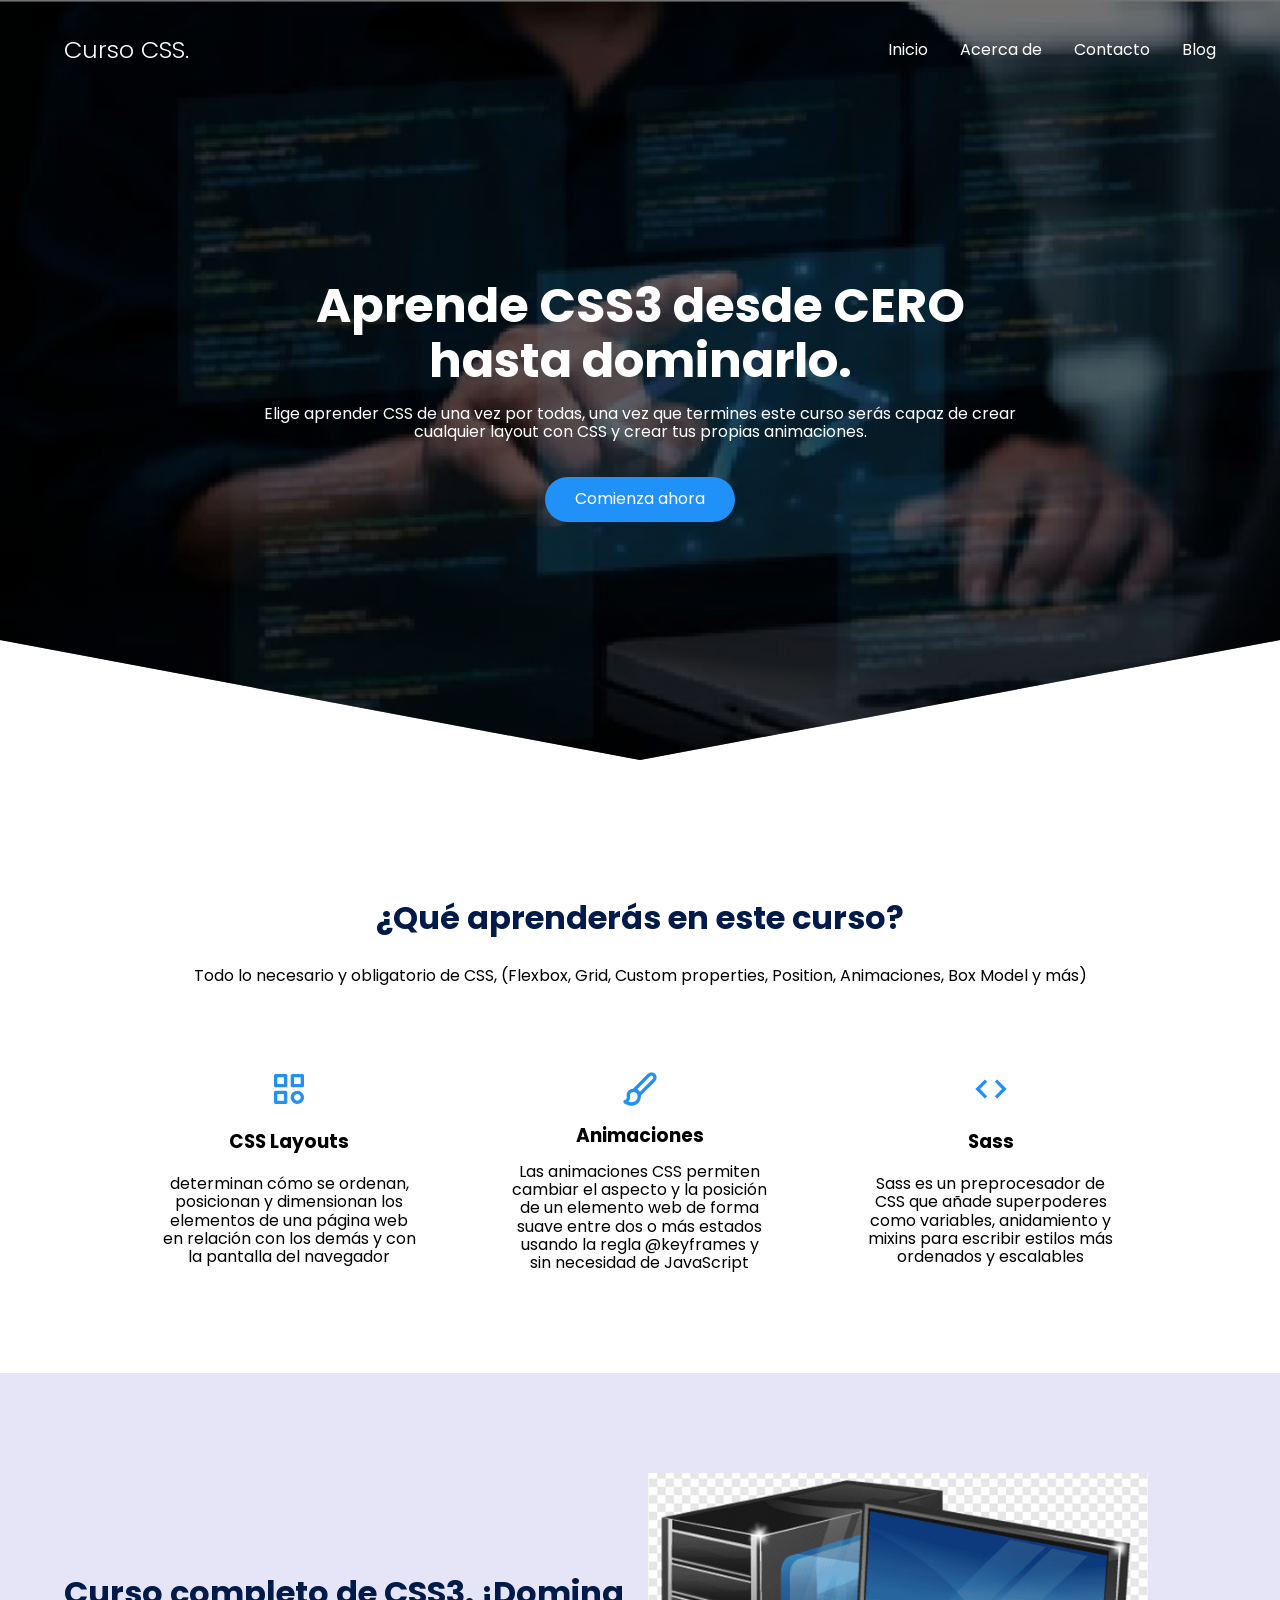
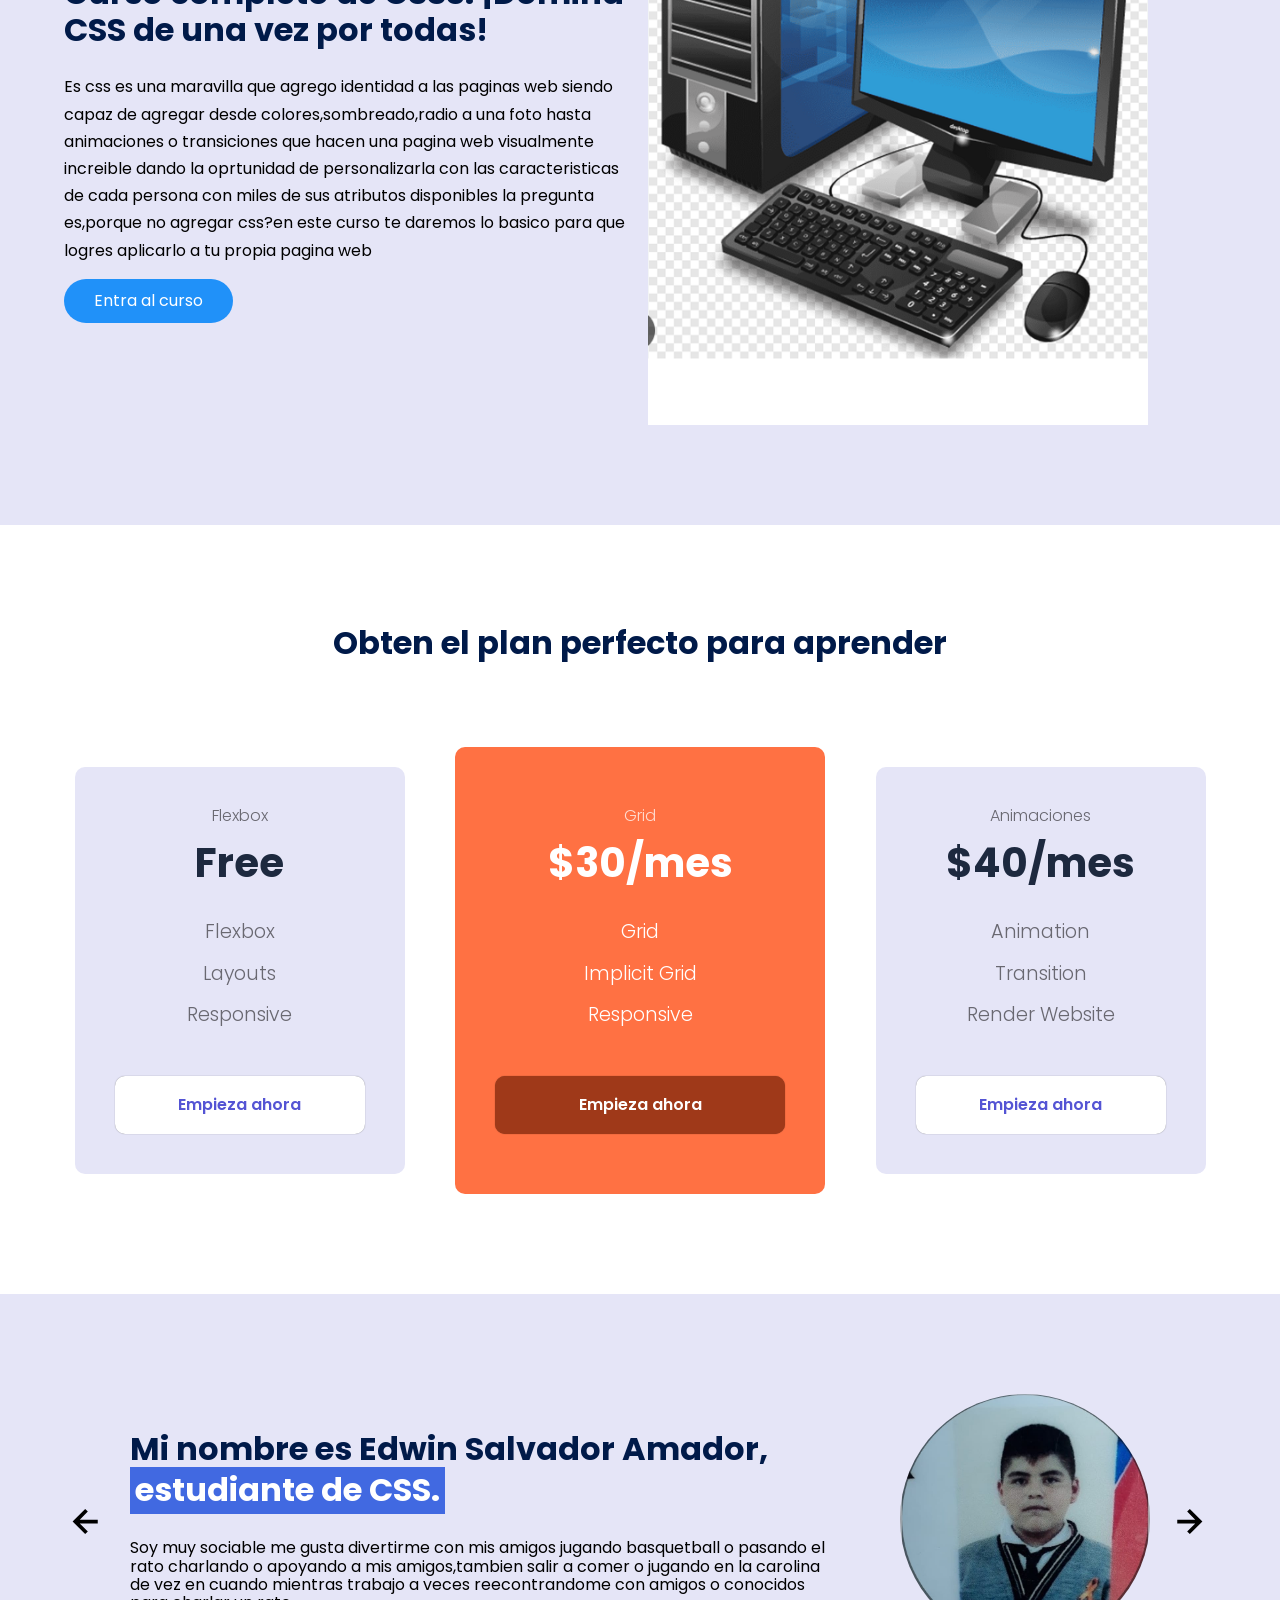
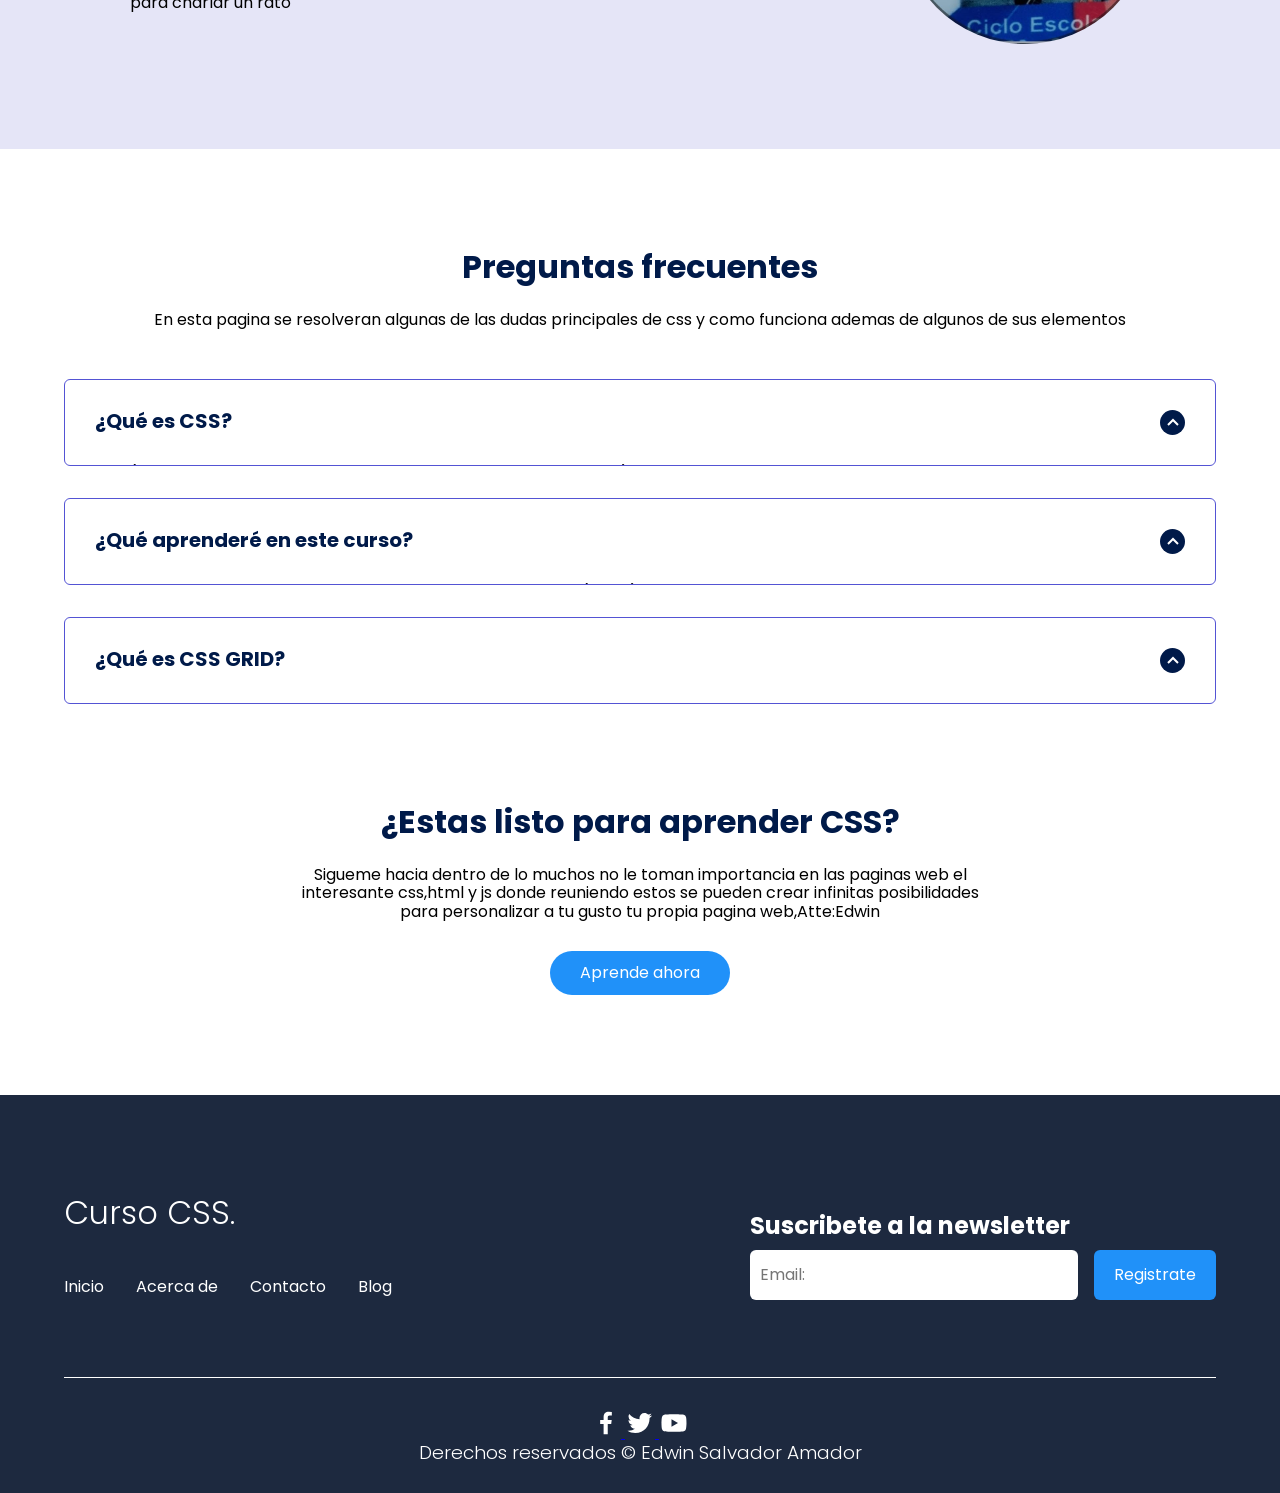
==== index.html @ 6e4f5b29 "Add files via upload" ====
<!DOCTYPE html>
<html lang="es">

<head>
    <meta charset="UTF-8">
    <meta http-equiv="X-UA-Compatible" content="IE=edge">
    <meta name="viewport" content="width=device-width, initial-scale=1.0">
    <title>MASTER EDWIN SALVADOR EN CSS</title>
    <link rel="shortcut icon" href="./images/favicon.png" type="image/x-icon">
    <link rel="stylesheet" href="./css/normalize.css">
    <link rel="stylesheet" href="./css/estilos.css">

    <meta name="theme-color" content="#2091F9">

    <meta name="title" content="Aprende CSS desde cero">
    <meta name="description"
        content="Hola, soy una descripción que verás cuando busques algo de mi temática en Google.">


    <meta property="og:type" content="website">
    <meta property="og:url" content="https://proyecto_4_Salvador_Edwin.github.io">
    <meta property="og:title" content="Aprende CSS desde cero">
    <meta property="og:description"
        content="Hola, soy una descripción que verás cuando busques algo de mi temática en Google.">
    <meta property="og:image" content="https://EdwinSalvadorAmador.github.io/images/css.jpg">

    <meta property="twitter:card" content="summary_large_image">
    <meta property="twitter:url" content="https://www.EdwinSalvadorAmador.com/">
    <meta property="twitter:title" content="Aprende CSS desde cero">
    <meta property="twitter:description"
        content="Hola, soy una descripción que verás cuando busques algo de mi temática en Google.">
    <meta property="twitter:image" content="https://proyecto_4_Salvador_Edwin.github.io/images/css.jpg">
</head>

<body>

    <header class="hero">
        <nav class="nav container">
            <div class="nav__logo">
                <h2 class="nav__title">Curso CSS.</h2>
            </div>

            <ul class="nav__link nav__link--menu">
                <li class="nav__items">
                    <a href="#" class="nav__links">Inicio</a>
                </li>
                <li class="nav__items">
                    <a href="#" class="nav__links">Acerca de</a>
                </li>
                <li class="nav__items">
                    <a href="#" class="nav__links">Contacto</a>
                </li>
                <li class="nav__items">
                    <a href="#" class="nav__links">Blog</a>
                </li>

                <img src="./images/close.svg" class="nav__close">
            </ul>

            <div class="nav__menu">
                <img src="./images/menu.svg" class="nav__img">
            </div>
        </nav>

        <section class="hero__container container">
            <h1 class="hero__title">Aprende CSS3 desde CERO hasta dominarlo.</h1>
            <p class="hero__paragraph">Elige aprender CSS de una vez por todas, una vez que termines este curso serás
                capaz de crear cualquier layout con CSS y crear tus propias animaciones.</p>
            <a href="#" class="cta">Comienza ahora</a>
        </section>
    </header>

    <main>
        <section class="container about">
            <h2 class="subtitle">¿Qué aprenderás en este curso?</h2>
            <p class="about__paragraph">Todo lo necesario y obligatorio de CSS, (Flexbox, Grid, Custom properties,
                Position, Animaciones, Box Model y más)</p>

            <div class="about__main">
                <article class="about__icons">
                    <img src="./images/shapes.svg" class="about__icon">
                    <h3 class="about__title">CSS Layouts</h3>
                    <p class="about__paragrah">determinan cómo se ordenan, posicionan y dimensionan los elementos de una página web en relación con los demás y con la pantalla del navegador</p>
                </article>

                <article class="about__icons">
                    <img src="./images/paint.svg" class="about__icon">
                    <h3 class="about__title">Animaciones</h3>
                    <p class="about__paragrah">Las animaciones CSS permiten cambiar el aspecto y la posición de un elemento web de forma suave entre dos o más estados usando la regla @keyframes y sin necesidad de JavaScript</p>
                </article>

                <article class="about__icons">
                    <img src="./images/code.svg" class="about__icon">
                    <h3 class="about__title">Sass</h3>
                    <p class="about__paragrah">Sass es un preprocesador de CSS que añade superpoderes como variables, anidamiento y mixins para escribir estilos más ordenados y escalables</p>
                </article>
            </div>
        </section>

        <section class="knowledge">
            <div class="knowledge__container container">
                <div class="knowledege__texts">
                    <h2 class="subtitle">Curso completo de CSS3. ¡Domina CSS de una vez por todas!</h2>
                    <p class="knowledge__paragraph">Es css es una maravilla que agrego identidad a las paginas web siendo capaz de agregar desde colores,sombreado,radio a una foto hasta animaciones o transiciones que hacen una pagina web visualmente increible dando la oprtunidad de personalizarla con las caracteristicas de cada persona con miles de sus atributos disponibles la pregunta es,porque no agregar css?en este curso te daremos lo basico para que logres aplicarlo a tu propia pagina web</p>
                    <a href="#" class="cta">Entra al curso</a>
                </div>

                <figure class="knowledge__picture">
                    <img src="./images/computadora.png" class="knowledge__img">
                </figure>
            </div>
        </section>

        <section class="price container">
            <h2 class="subtitle">Obten el plan perfecto para aprender</h2>

            <div class="price__table">
                <div class="price__element">
                    <p class="price__name">Flexbox</p>
                    <h3 class="price__price">Free</h3>

                    <div class="price__items">
                        <p class="price__features">Flexbox</p>
                        <p class="price__features">Layouts</p>
                        <p class="price__features">Responsive</p>
                    </div>

                    <a href="#" class="price__cta">Empieza ahora</a>
                </div>


                <div class="price__element price__element--best">
                    <p class="price__name">Grid</p>
                    <h3 class="price__price">$30/mes</h3>

                    <div class="price__items">
                        <p class="price__features">Grid</p>
                        <p class="price__features">Implicit Grid</p>
                        <p class="price__features">Responsive</p>
                    </div>

                    <a href="#" class="price__cta">Empieza ahora</a>
                </div>


                <div class="price__element">
                    <p class="price__name">Animaciones</p>
                    <h3 class="price__price">$40/mes</h3>

                    <div class="price__items">
                        <p class="price__features">Animation</p>
                        <p class="price__features">Transition</p>
                        <p class="price__features">Render Website</p>
                    </div>

                    <a href="#" class="price__cta">Empieza ahora</a>
                </div>


            </div>
        </section>

        <section class="testimony">
            <div class="testimony__container container">
                <img src="./images/leftarrow.svg" class="testimony__arrow" id="before">

                <section class="testimony__body testimony__body--show" data-id="1">
                    <div class="testimony__texts">
                        <h2 class="subtitle">Mi nombre es Edwin Salvador Amador, <span class="testimony__course">estudiante
                                de CSS.</span></h2>
                        <p class="testimony__review">Soy muy sociable me gusta divertirme con mis amigos jugando basquetball o pasando el rato charlando o apoyando a mis amigos,tambien salir a comer o jugando en la carolina de vez en cuando mientras trabajo a veces reecontrandome con amigos o conocidos para charlar un rato</p>
                    </div>

                    <figure class="testimony__picture">
                        <img src="./images/Salvador.jpg" class="testimony__img">
                    </figure>
                </section>

                <section class="testimony__body" data-id="2">
                    <div class="testimony__texts">
                        <h2 class="subtitle">Mi cantante favorito avicii <span class="testimony__course">fue un famoso DJ, compositor y productor musical sueco.</span></h2>
                        <p class="testimony__review">Este es mi cantante favorito me gusta el ritmo de su musica y me gusta escucharlo mientras como o mientras trabajo tambien me gusta subir a mis historias muchas de sus canciones de fondo</p>
                    </div>

                    <figure class="testimony__picture">
                        <img src="./images/avicii.png" class="testimony__img">
                    </figure>
                </section>

                <section class="testimony__body" data-id="3">
                    <div class="testimony__texts">
                        <h2 class="subtitle">Lebron James, <span class="testimony__course">Jugador de Basquetball.</span></h2>
                        <p class="testimony__review">Este el Lebron James mi jugador favorito ya que me gusta su estilo de juego y como tiene un gran desempeño en la cancha</p>
                    </div>

                    <figure class="testimony__picture">
                        <img src="./images/LebronJames.png" class="testimony__img">
                    </figure>
                </section>

                <section class="testimony__body" data-id="4">
                    <div class="testimony__texts">
                        <h2 class="subtitle">Mi influencer favorito el Mariana, <span class="testimony__course">estudiante de
                                CSS.</span></h2>
                        <p class="testimony__review">Me gusta ver en mis tiempos libres algunos de sus videos y en vivos siendo muy divertido y entretenido ver como juega diferentes juegos haciendo todo tipos de retos o desafios locos</p>
                    </div>

                    <figure class="testimony__picture">
                        <img src="./images/elmariana.png" class="testimony__img">
                    </figure>
                </section>


                <img src="./images/rigtharrow.svg" class="testimony__arrow" id="next">
            </div>
        </section>

        <section class="questions container">
            <h2 class="subtitle">Preguntas frecuentes</h2>
            <p class="questions__paragraph">En esta pagina se resolveran algunas de las dudas principales de css y como funciona ademas de algunos de sus elementos</p>

            <section class="questions__container">
                <article class="questions__padding">
                    <div class="questions__answer">
                        <h3 class="questions__title">¿Qué es CSS?
                            <span class="questions__arrow">
                                <img src="./images/arrow.svg" class="questions__img">
                            </span>
                        </h3>

                        <p class="questions__show">CSS (siglas de Cascading Style Sheets, o Hojas de Estilo en Cascada) es un lenguaje de diseño gráfico o lenguaje de estilos utilizado para definir y controlar la apariencia visual, el formato y la maquetación de un documento escrito en un lenguaje de marcado, principalmente HTML</p>
                    </div>
                </article>

                <article class="questions__padding">
                    <div class="questions__answer">
                        <h3 class="questions__title">¿Qué aprenderé en este curso?
                            <span class="questions__arrow">
                                <img src="./images/arrow.svg" class="questions__img">
                            </span>
                        </h3>

                        <p class="questions__show">CSS te enseña a transformar el esqueleto de una página web (HTML) en una experiencia visual atractiva y funcional, permitiéndote dominar la estética y organización de un sitio. Al aprenderlo, adquieres la capacidad de dar estilo mediante colores y tipografías, organizar el espacio en la pantalla con herramientas de maquetación como Flexbox y Grid, adaptar el diseño de forma automática para que se vea perfecto en celulares, tablets y computadoras, y darle vida a la interfaz a través de efectos visuales, transiciones y animaciones interactivas.</p>
                    </div>
                </article>

                <article class="questions__padding">
                    <div class="questions__answer">
                        <h3 class="questions__title">¿Qué es CSS GRID?
                            <span class="questions__arrow">
                                <img src="./images/arrow.svg" class="questions__img">
                            </span>
                        </h3>

                        <p class="questions__show">CSS Grid Layout es un sistema de maquetación web bidimensional que permite dividir una página en filas y columnas para posicionar elementos de forma sencilla, versátil y coherente. A diferencia de métodos anteriores (como floats o tablas) o sistemas unidimensionales (como Flexbox), CSS Grid te da un control total y simultáneo tanto del diseño horizontal como del vertical.</p>
                    </div>
                </article>
            </section>

            <section class="questions__offer">
                <h2 class="subtitle">¿Estas listo para aprender CSS?</h2>
                <p class="questions__copy">Sigueme hacia dentro de lo muchos no le toman importancia en las paginas web el interesante css,html y js donde reuniendo estos se pueden crear infinitas posibilidades para personalizar a tu gusto tu propia pagina web,Atte:Edwin</p>
                <a href="#" class="cta">Aprende ahora</a>
            </section>
        </section>
    </main>

    <footer class="footer">
        <section class="footer__container container">
            <nav class="nav nav--footer">
                <h2 class="footer__title">Curso CSS.</h2>

                <ul class="nav__link nav__link--footer">
                    <li class="nav__items">
                        <a href="#" class="nav__links">Inicio</a>
                    </li>
                    <li class="nav__items">
                        <a href="#" class="nav__links">Acerca de</a>
                    </li>
                    <li class="nav__items">
                        <a href="#" class="nav__links">Contacto</a>
                    </li>
                    <li class="nav__items">
                        <a href="#" class="nav__links">Blog</a>
                    </li>
                </ul>
            </nav>

            <form class="footer__form" action="https://formspree.io/f/mknkkrkj" method="POST">
                <h2 class="footer__newsletter">Suscribete a la newsletter</h2>
                <div class="footer__inputs">
                    <input type="email" placeholder="Email:" class="footer__input" name="_replyto">
                    <input type="submit" value="Registrate" class="footer__submit">
                </div>
            </form>
        </section>

        <section class="footer__copy container">
<div class="footer__social">
    <a href="https://www.facebook.com/" class="footer__icons" target="_blank" rel="noopener noreferrer">
        <img src="./images/facebook.svg" class="footer__img" alt="Facebook">
    </a>

    <a href="https://x.com/" class="footer__icons" target="_blank" rel="noopener noreferrer">
        <img src="./images/twitter.svg" class="footer__img" alt="Twitter">
    </a>

    <a href="https://www.youtube.com/" class="footer__icons" target="_blank" rel="noopener noreferrer">
        <img src="./images/youtube.svg" class="footer__img" alt="YouTube">
    </a>
</div>
            <h3 class="footer__copyright">Derechos reservados &copy; Edwin Salvador Amador</h3>
        </section>
    </footer>

    <script src="./js/slider.js"></script>
    <script src="./js/questions.js"></script>
    <script src="./js/menu.js"></script>
</body>

</html>
---- css/estilos.css ----
@import url('https://fonts.googleapis.com/css2?family=Poppins:wght@300;400;600;700&display=swap');

:root {
    --padding-container: 100px 0;
    --color-title: #001A49;
}

body {
    font-family: 'Poppins', sans-serif;
}

.container {
    width: 90%;
    max-width: 1200px;
    margin: 0 auto;
    overflow: hidden;
    padding: var(--padding-container);
}

.hero {
    width: 100%;
    height: 100vh;
    min-height: 600px;
    max-height: 800px;
    position: relative;
    display: grid;
    grid-template-rows: 100px 1fr;
    color: #fff;
}

.hero::before {
    content: "";
    position: absolute;
    top: 0;
    left: 0;
    width: 100%;
    height: 100%;
    background-image: linear-gradient(180deg, #0000008c 0%, #0000008c 100%), url('../images/computadora1.png');
    background-size: cover;
    clip-path: polygon(0 0, 100% 0, 100% 80%, 50% 95%, 0 80%);
    z-index: -1;
}


/* Nav */

.nav {
    --padding-container: 0;
    height: 100%;
    display: flex;
    align-items: center;
}

.nav__title {
    font-weight: 300;
}

.nav__link {
    margin-left: auto;
    padding: 0;
    display: grid;
    grid-auto-flow: column;
    grid-auto-columns: max-content;
    gap: 2em;
}

.nav__items {
    list-style: none;
}

.nav__links {
    color: #fff;
    text-decoration: none;
}

.nav__menu {
    margin-left: auto;
    cursor: pointer;
    display: none;
}

.nav__img {
    display: block;
    width: 30px;
}


.nav__close {
    display: var(--show, none);
}


/* Hero container */

.hero__container {
    max-width: 800px;
    --padding-container: 0;
    display: grid;
    grid-auto-rows: max-content;
    align-content: center;
    gap: 1em;
    padding-bottom: 100px;
    text-align: center;
}

.hero__title {
    font-size: 3rem;
}

.hero__paragraph {
    margin-bottom: 20px;
}

.cta {
    display: inline-block;
    background-color: #2091F9;
    justify-self: center;
    color: #fff;
    text-decoration: none;
    padding: 13px 30px;
    border-radius: 32px;
}

/* About */

.about {
    text-align: center;
}

.subtitle {
    color: var(--color-title);
    font-size: 2rem;
    margin-bottom: 25px;
}


.about__paragraph {
    line-height: 1.7;
}

.about__main {
    padding-top: 80px;
    display: grid;
    width: 90%;
    margin: 0 auto;
    gap: 1em;
    overflow: hidden;
    grid-template-columns: repeat(auto-fit, minmax(260px, auto));
}


.about__icons {
    display: grid;
    gap: 1em;
    justify-items: center;
    width: 260px;
    overflow: hidden;
    margin: 0 auto;
}

.about__icon {
    width: 40px;
}

/* Knowledge */

.knowledge {
    background-color: #e5e5f7;
    background-image: radial-gradient(#444cf7 0.5px, transparent 0.5px), radial-gradient(#444cf7 0.5px, #e5e5f7 0.5px);
    background-size: 20px 20px;
    background-position: 0 0, 10px 10px;
    overflow: hidden;
}

.knowledge__container{
    display: grid;
    grid-template-columns: 1fr 1fr;
    gap: 1em;
    align-items: center;
}

.knowledge__picture{
    max-width: 500px;
}

.knowledge__paragraph{
    line-height: 1.7;
    margin-bottom: 15px;
}

.knowledge__img{
    width: 100%;
    display: block;
}

/* price */

.price{
    text-align: center;
}

.price__table{
    padding-top: 60px;
    display: flex;
    flex-wrap: wrap;
    gap: 2.5em;
    justify-content: space-evenly;
    align-items: center;
}

.price__element{
    background-color: #e5e5f7;
    text-align: center;
    border-radius: 10px;
    width: 330px;
    padding: 40px;
    --color-plan: #696871;
    --color-price: #1D293F;
    --bg-cta: #fff;
    --color-cta: #5454D4;
    --color-items: #696871;
}

.price__element--best{
    width: 370px;
    padding: 60px 40px;
    background-color: #FF7143;
    --color-plan: rgb(255 255 255 / 75%);
    --color-price: #fff;
    --bg-cta: #9F3919;
    --color-cta: #FFF;
    --color-items: #fff;
}


.price__name{
    color: var(--color-plan);
    margin-bottom: 15px;
    font-weight: 300;
}

.price__price{
    font-size: 2.5rem;
    color: var(--color-price);
}

.price__items{
    margin-top: 35px;
    display: grid;
    gap: 1em;
    font-weight: 300;
    font-size: 1.2rem;
    margin-bottom: 50px;
    color: var(--color-items);
}

.price__cta{
    display: block;
    padding: 20px 0;
    border-radius: 10px;
    text-decoration: none;
    background-color: var(--bg-cta);
    font-weight: 600;
    color: var(--color-cta);
    box-shadow: 0 0 1px rgba(0, 0, 0, .5);
}

/* Testimony */

.testimony{
    background-color: #e5e5f7;
}

.testimony__container{
    display: grid;
    grid-template-columns: 50px 1fr 50px;
    gap: 1em;
    align-items: center;
}

.testimony__body{
    display: grid;
    grid-template-columns: 1fr max-content;
    justify-content: space-between;
    align-items: center;
    gap: 2em;
    grid-column: 2/3;
    grid-row: 1/2;
    opacity: 0;
    pointer-events: none;
}


.testimony__body--show{
    pointer-events: unset;
    opacity: 1;
    transition: opacity 1.5s ease-in-out;
}

.testimony__img{
    width: 250px;
    height: 250px;
    border-radius: 50%;
    object-fit: cover;
    object-position: 50% 30%;
}

.testimony__texts{
    max-width: 700px;
}

.testimony__course{
    background-color: royalblue;
    color: #fff;
    display: inline-block;
    padding: 5px;
}

.testimony__arrow{
    width: 90%;
    cursor: pointer;
}

/* Questions */

.questions{
    text-align: center;
}

.questions__container{
    display: grid;
    gap: 2em;
    padding-top: 50px;
    padding-bottom: 100px;
}

.questions__padding{
    padding: 0;
    transition: padding .3s;
    border: 1px solid #5454D4;
    border-radius: 6px;
}

.questions__padding--add{
    padding-bottom: 30px;
}

.questions__answer{
    padding: 0 30px 0;
    overflow: hidden;
}

.questions__title{
    text-align: left;
    display: flex;
    font-size: 20px;
    padding: 30px 0 30px;
    cursor: pointer;
    color: var(--color-title);
    justify-content: space-between;
}

.questions__arrow{
    border-radius: 50%;
    background-color: var(--color-title);
    width: 25px;
    height: 25px;
    display: flex;
    justify-content: center;
    align-items: center;
    align-self: flex-end;
    margin-left: 10px;
    transition:  transform .3s;
}

.questions__arrow--rotate{
    transform: rotate(180deg);
}

.questions__show{
    text-align: left;
    height: 0;
    transition: height .3s;
}

.questions__img{
    display: block;
}

.questions__copy{
    width: 60%;
    margin: 0 auto;
    margin-bottom: 30px;
}

/* Footer */

.footer{
    background-color: #1D293F;
}

.footer__title{
    font-weight: 300;
    font-size: 2rem;
    margin-bottom: 30px;
}

.footer__title, .footer__newsletter{
    color: #fff;
}


.footer__container{
    display: flex;
    justify-content: space-between;
    align-items: center;
    border-bottom: 1px solid #fff;
    padding-bottom: 60px;
}

.nav--footer{
    padding-bottom: 20px;
    display: grid;
    gap: 1em;
    grid-auto-flow: row;
    height: 100%;
}

.nav__link--footer{
    display: flex;
    margin: 0;
    margin-right: 20px;
    flex-wrap: wrap;
}

.footer__inputs{
    margin-top: 10px;
    display: flex;
    overflow: hidden;
}

.footer__input{
    background-color: #fff;
    height: 50px;
    display: block;
    padding-left: 10px;
    border-radius: 6px;
    font-size: 1rem;
    outline: none;
    border: none;
    margin-right: 16px;
}

.footer__submit{
    margin-left: auto;
    display: inline-block;
    height: 50px;
    padding: 0 20px ;
    background-color: #2091F9;
    border: none;
    font-size: 1rem;
    color: #fff;
    border-radius: 6px;
    cursor: pointer;
}

.footer__copy{
    --padding-container: 30px 0;
    text-align: center;
    color: #fff;
}

.footer__copyright{
    font-weight: 300;
}

.footer__icons{
    margin-bottom: 10px;
}

.footer__img{
    width: 30px;
}

/* Media queries */

@media (max-width:800px){
    .nav__menu{
        display: block;
    }

    .nav__link--menu{
        position: fixed;
        background-color: #000;
        top: 0;
        left: 0;
        height: 100%;
        width: 100%;
        display: flex;
        flex-direction: column;
        justify-content: space-evenly;
        align-items: center;
        z-index: 100;
        opacity: 0;
        pointer-events: none;
        transition: .7s opacity;
    }

    .nav__link--show{
        --show: block;
        opacity:1 ;
        pointer-events: unset;
    }

    .nav__close{
        position: absolute;
        top: 30px;
        right: 30px;
        width: 30px;
        cursor: pointer;
    }

    .hero__title{
        font-size: 2.5rem;
    }


    .about__main{
        gap: 2em;
    }

    .about__icons:last-of-type{
        grid-column: 1/-1;
    }


    .knowledge__container{
        grid-template-columns: 1fr;
        grid-template-rows: max-content 1fr;
        gap: 3em;
        text-align: center;
    }

    .knowledge__picture{
        grid-row: 1/2;
        justify-self: center;
    }

    .testimony__container{
        grid-template-columns: 30px 1fr 30px;
    }

    .testimony__body{
        grid-template-columns: 1fr;
        grid-template-rows: max-content max-content;
        gap: 3em;
        justify-items:center ;
    }


    .testimony__img{
        width: 200px;
        height: 200px;
        
    }

    .questions__copy{
        width: 100%;
    }

    .footer__container{
        flex-wrap: wrap;
    }

    .nav--footer{
        width: 100%;
        justify-items: center;
    }

    .nav__link--footer{
        width: 100%;
        justify-content: space-evenly;
        margin: 0;
    }

    .footer__form{
        width: 100%;
        justify-content: space-evenly;
    }

    .footer__input{
        flex: 1;
    }

}

@media (max-width:600px){
    .hero__title{
        font-size: 2rem;
    }

    .hero__paragraph{
        font-size: 1rem;
    }

    .subtitle{
        font-size: 1.8rem;
    }

    .price__element{
        width: 90%;
    }

    .price__element--best{
        width: 90%;
        /* padding: 40px; */
    }

    .price__price{
        font-size: 2rem;
    }

    .testimony{
        --padding-container: 60px 0;
    }

    .testimony__container{
        grid-template-columns: 28px 1fr 28px;
        gap: .9em;
    }

    .testimony__arrow{
        width: 100%;
    }

    .testimony__course{
        margin-top: 15px;
    }

    .questions__title{
        font-size: 1rem;
    }

    .footer__title{
        justify-self: start;
        margin-bottom: 15px;
    }

    .nav--footer{
        padding-bottom: 60px;
    }

    .nav__link--footer{
        justify-content: space-between;
    }

    .footer__inputs{
        flex-wrap: wrap;
    }

    .footer__input{
        flex-basis: 100%;
        margin: 0;
        margin-bottom: 16px;
    }

    .footer__submit{
        margin-right: auto;
        margin-left: 0;
        

        /* 
        margin:0;
        width: 100%;
        */
    }
}
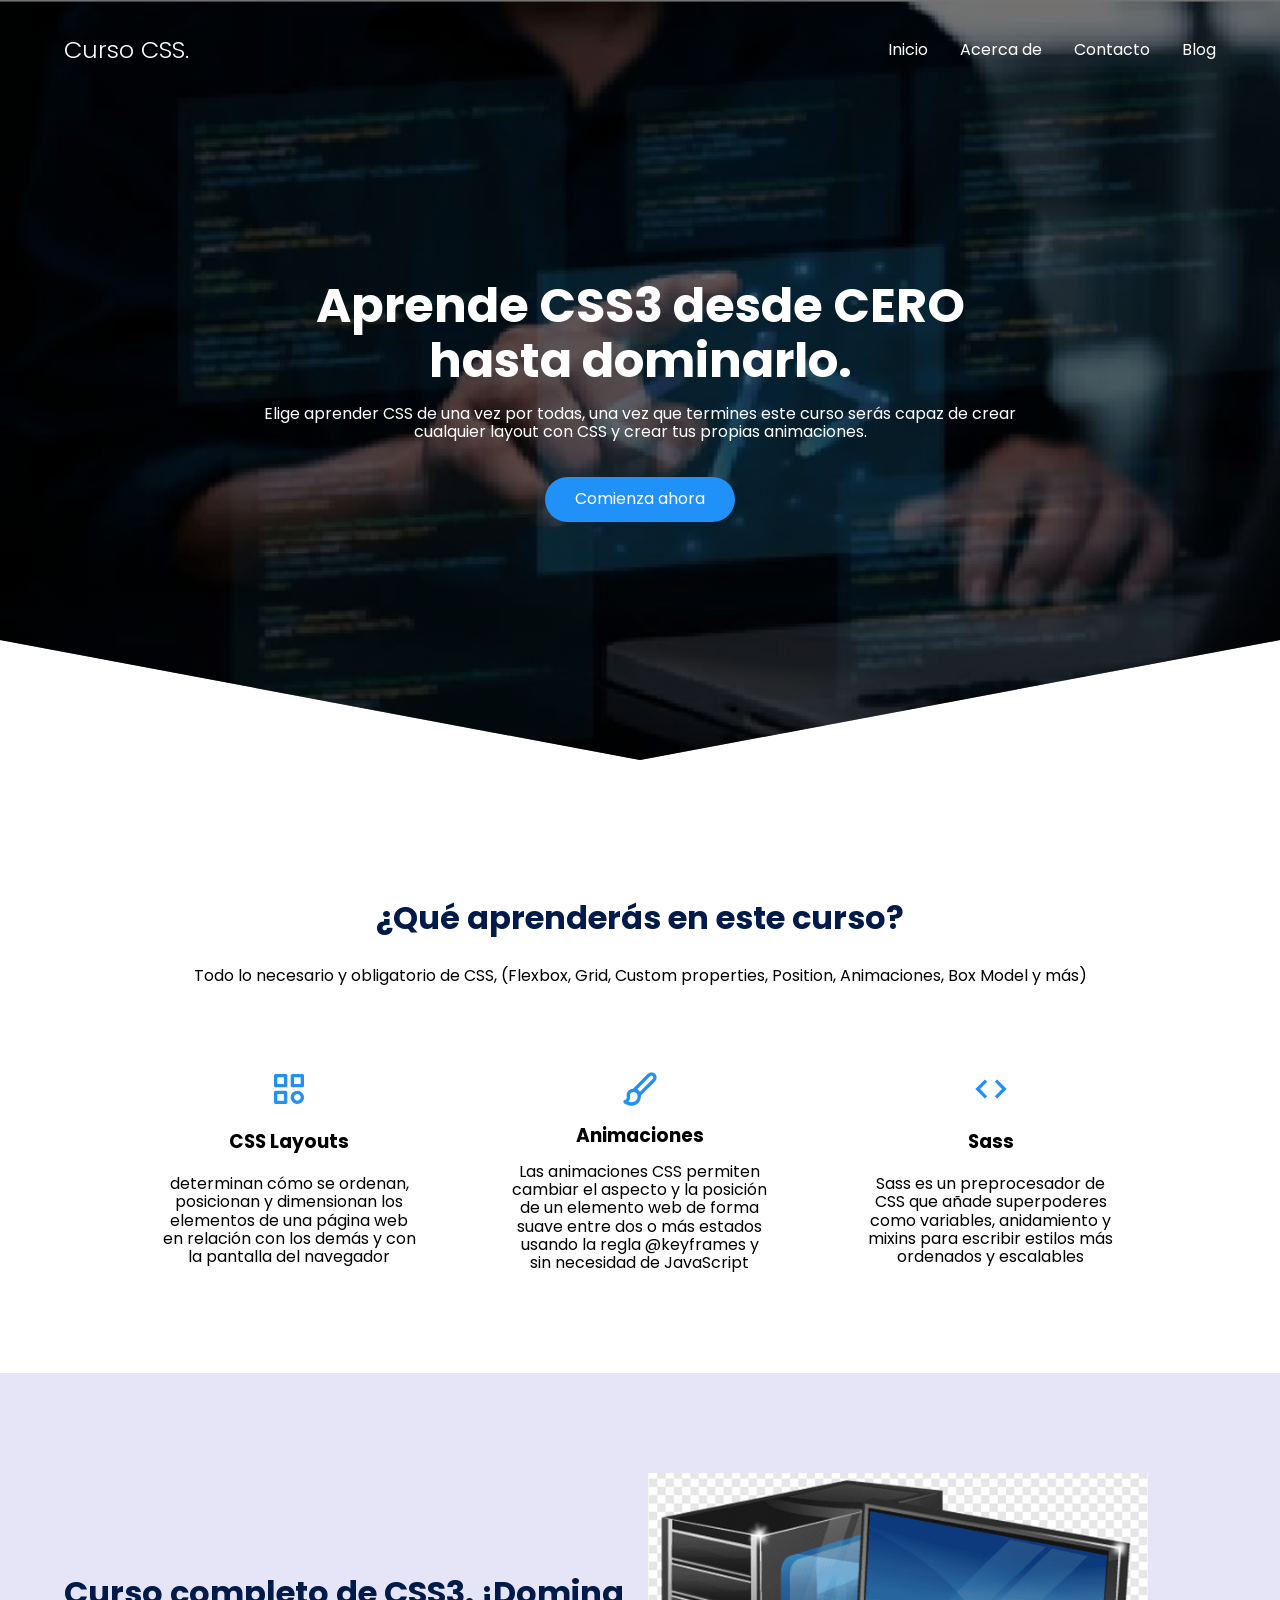
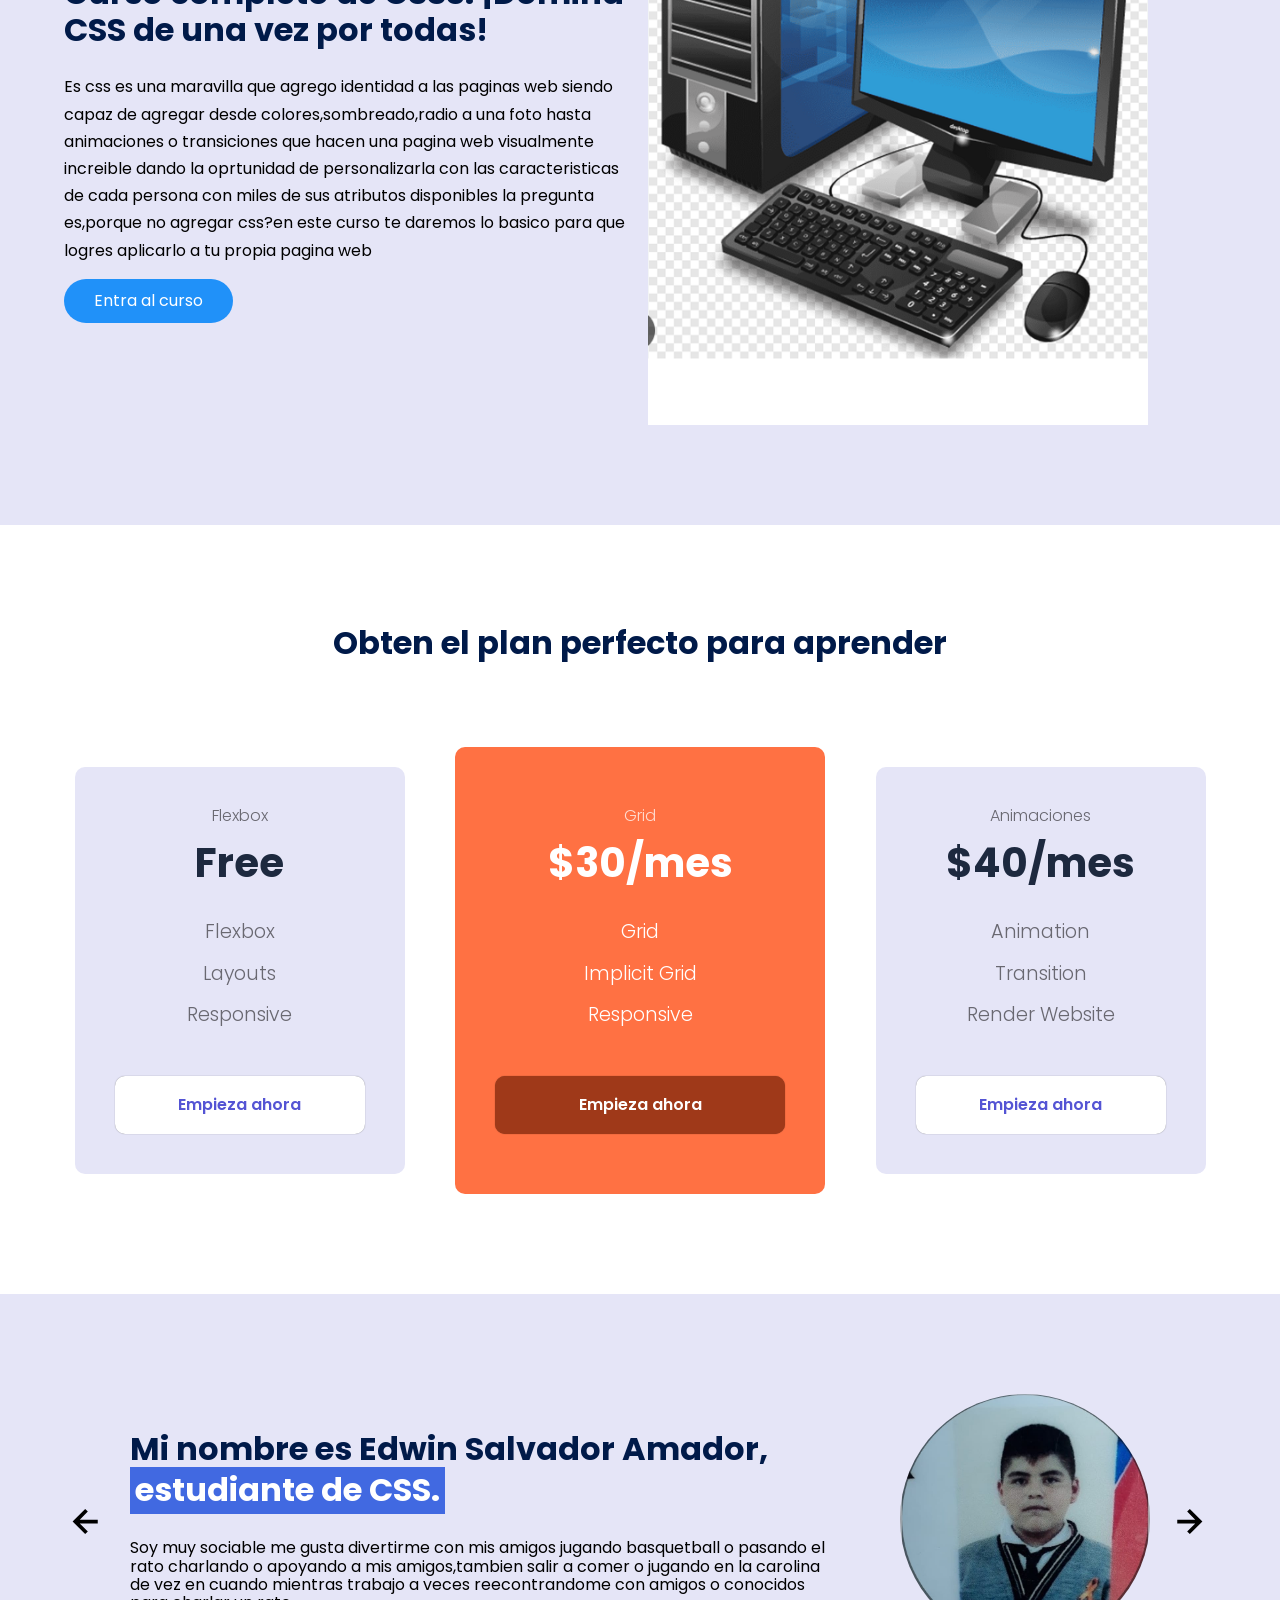
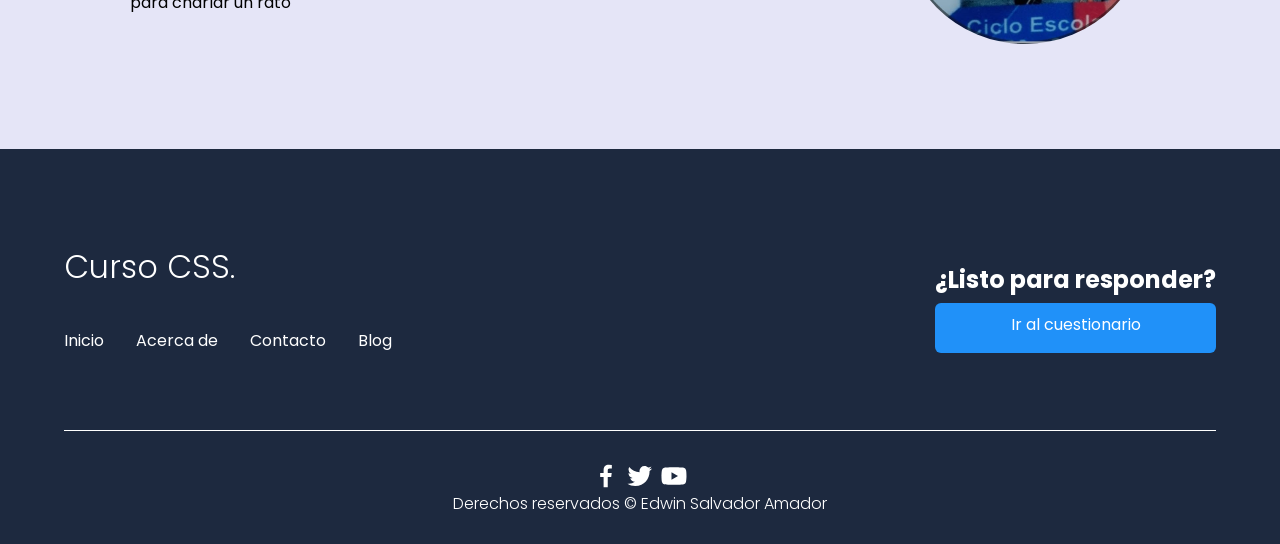
==== commit 221d2870: "Add files via upload" ====
--- a/index.html
+++ b/index.html
@@ -22,10 +22,10 @@
     <meta property="og:title" content="Aprende CSS desde cero">
     <meta property="og:description"
         content="Hola, soy una descripción que verás cuando busques algo de mi temática en Google.">
-    <meta property="og:image" content="https://EdwinSalvadorAmador.github.io/images/css.jpg">
+    <meta property="og:image" content="https://github.io">
 
     <meta property="twitter:card" content="summary_large_image">
-    <meta property="twitter:url" content="https://www.EdwinSalvadorAmador.com/">
+    <meta property="twitter:url" content="https://edwinsalvadoramador.com">
     <meta property="twitter:title" content="Aprende CSS desde cero">
     <meta property="twitter:description"
         content="Hola, soy una descripción que verás cuando busques algo de mi temática en Google.">
@@ -47,6 +47,7 @@
                 <li class="nav__items">
                     <a href="#" class="nav__links">Acerca de</a>
                 </li>
+                <!-- 1. Botón de contacto desactivado (#) -->
                 <li class="nav__items">
                     <a href="#" class="nav__links">Contacto</a>
                 </li>
@@ -66,6 +67,7 @@
             <h1 class="hero__title">Aprende CSS3 desde CERO hasta dominarlo.</h1>
             <p class="hero__paragraph">Elige aprender CSS de una vez por todas, una vez que termines este curso serás
                 capaz de crear cualquier layout con CSS y crear tus propias animaciones.</p>
+            <!-- 2. Botón Comienza ahora desactivado (#) para que no vaya al formulario -->
             <a href="#" class="cta">Comienza ahora</a>
         </section>
     </header>
@@ -128,7 +130,6 @@
                     <a href="#" class="price__cta">Empieza ahora</a>
                 </div>
 
-
                 <div class="price__element price__element--best">
                     <p class="price__name">Grid</p>
                     <h3 class="price__price">$30/mes</h3>
@@ -142,7 +143,6 @@
                     <a href="#" class="price__cta">Empieza ahora</a>
                 </div>
 
-
                 <div class="price__element">
                     <p class="price__name">Animaciones</p>
                     <h3 class="price__price">$40/mes</h3>
@@ -155,19 +155,17 @@
 
                     <a href="#" class="price__cta">Empieza ahora</a>
                 </div>
-
-
-            </div>
-        </section>
-
-        <section class="testimony">
+            </div>
+        </section>
+
+                <section class="testimony">
             <div class="testimony__container container">
                 <img src="./images/leftarrow.svg" class="testimony__arrow" id="before">
 
+                <!-- Testimonio 1: Edwin -->
                 <section class="testimony__body testimony__body--show" data-id="1">
                     <div class="testimony__texts">
-                        <h2 class="subtitle">Mi nombre es Edwin Salvador Amador, <span class="testimony__course">estudiante
-                                de CSS.</span></h2>
+                        <h2 class="subtitle">Mi nombre es Edwin Salvador Amador, <span class="testimony__course">estudiante de CSS.</span></h2>
                         <p class="testimony__review">Soy muy sociable me gusta divertirme con mis amigos jugando basquetball o pasando el rato charlando o apoyando a mis amigos,tambien salir a comer o jugando en la carolina de vez en cuando mientras trabajo a veces reecontrandome con amigos o conocidos para charlar un rato</p>
                     </div>
 
@@ -176,6 +174,7 @@
                     </figure>
                 </section>
 
+                <!-- Testimonio 2: Avicii -->
                 <section class="testimony__body" data-id="2">
                     <div class="testimony__texts">
                         <h2 class="subtitle">Mi cantante favorito avicii <span class="testimony__course">fue un famoso DJ, compositor y productor musical sueco.</span></h2>
@@ -187,6 +186,7 @@
                     </figure>
                 </section>
 
+                <!-- Testimonio 3: Lebron James -->
                 <section class="testimony__body" data-id="3">
                     <div class="testimony__texts">
                         <h2 class="subtitle">Lebron James, <span class="testimony__course">Jugador de Basquetball.</span></h2>
@@ -198,11 +198,11 @@
                     </figure>
                 </section>
 
+                <!-- Testimonio 4: El Mariana -->
                 <section class="testimony__body" data-id="4">
                     <div class="testimony__texts">
-                        <h2 class="subtitle">Mi influencer favorito el Mariana, <span class="testimony__course">estudiante de
-                                CSS.</span></h2>
-                        <p class="testimony__review">Me gusta ver en mis tiempos libres algunos de sus videos y en vivos siendo muy divertido y entretenido ver como juega diferentes juegos haciendo todo tipos de retos o desafios locos</p>
+                        <h2 class="subtitle">El Mariana, <span class="testimony__course">Creador de contenido y Streamer.</span></h2>
+                        <p class="testimony__review">Me gusta mucho ver sus transmisiones en vivo y videos porque tiene un sentido del humor único, es muy entretenido y me divierte pasar el rato viendo sus ocurrencias y cómo juega con sus amigos.</p>
                     </div>
 
                     <figure class="testimony__picture">
@@ -210,106 +210,40 @@
                     </figure>
                 </section>
 
-
+                <!-- ESTA ES LA LÍNEA DE LA FLECHA DERECHA (Aproximadamente línea 162) -->
                 <img src="./images/rigtharrow.svg" class="testimony__arrow" id="next">
             </div>
         </section>
 
-        <section class="questions container">
-            <h2 class="subtitle">Preguntas frecuentes</h2>
-            <p class="questions__paragraph">En esta pagina se resolveran algunas de las dudas principales de css y como funciona ademas de algunos de sus elementos</p>
-
-            <section class="questions__container">
-                <article class="questions__padding">
-                    <div class="questions__answer">
-                        <h3 class="questions__title">¿Qué es CSS?
-                            <span class="questions__arrow">
-                                <img src="./images/arrow.svg" class="questions__img">
-                            </span>
-                        </h3>
-
-                        <p class="questions__show">CSS (siglas de Cascading Style Sheets, o Hojas de Estilo en Cascada) es un lenguaje de diseño gráfico o lenguaje de estilos utilizado para definir y controlar la apariencia visual, el formato y la maquetación de un documento escrito en un lenguaje de marcado, principalmente HTML</p>
-                    </div>
-                </article>
-
-                <article class="questions__padding">
-                    <div class="questions__answer">
-                        <h3 class="questions__title">¿Qué aprenderé en este curso?
-                            <span class="questions__arrow">
-                                <img src="./images/arrow.svg" class="questions__img">
-                            </span>
-                        </h3>
-
-                        <p class="questions__show">CSS te enseña a transformar el esqueleto de una página web (HTML) en una experiencia visual atractiva y funcional, permitiéndote dominar la estética y organización de un sitio. Al aprenderlo, adquieres la capacidad de dar estilo mediante colores y tipografías, organizar el espacio en la pantalla con herramientas de maquetación como Flexbox y Grid, adaptar el diseño de forma automática para que se vea perfecto en celulares, tablets y computadoras, y darle vida a la interfaz a través de efectos visuales, transiciones y animaciones interactivas.</p>
-                    </div>
-                </article>
-
-                <article class="questions__padding">
-                    <div class="questions__answer">
-                        <h3 class="questions__title">¿Qué es CSS GRID?
-                            <span class="questions__arrow">
-                                <img src="./images/arrow.svg" class="questions__img">
-                            </span>
-                        </h3>
-
-                        <p class="questions__show">CSS Grid Layout es un sistema de maquetación web bidimensional que permite dividir una página en filas y columnas para posicionar elementos de forma sencilla, versátil y coherente. A diferencia de métodos anteriores (como floats o tablas) o sistemas unidimensionales (como Flexbox), CSS Grid te da un control total y simultáneo tanto del diseño horizontal como del vertical.</p>
-                    </div>
-                </article>
-            </section>
-
-            <section class="questions__offer">
-                <h2 class="subtitle">¿Estas listo para aprender CSS?</h2>
-                <p class="questions__copy">Sigueme hacia dentro de lo muchos no le toman importancia en las paginas web el interesante css,html y js donde reuniendo estos se pueden crear infinitas posibilidades para personalizar a tu gusto tu propia pagina web,Atte:Edwin</p>
-                <a href="#" class="cta">Aprende ahora</a>
-            </section>
-        </section>
     </main>
 
     <footer class="footer">
         <section class="footer__container container">
             <nav class="nav nav--footer">
                 <h2 class="footer__title">Curso CSS.</h2>
-
                 <ul class="nav__link nav__link--footer">
-                    <li class="nav__items">
-                        <a href="#" class="nav__links">Inicio</a>
-                    </li>
-                    <li class="nav__items">
-                        <a href="#" class="nav__links">Acerca de</a>
-                    </li>
-                    <li class="nav__items">
-                        <a href="#" class="nav__links">Contacto</a>
-                    </li>
-                    <li class="nav__items">
-                        <a href="#" class="nav__links">Blog</a>
-                    </li>
+                    <li class="nav__items"><a href="#" class="nav__links">Inicio</a></li>
+                    <li class="nav__items"><a href="#" class="nav__links">Acerca de</a></li>
+                    <li class="nav__items"><a href="#" class="nav__links">Contacto</a></li>
+                    <li class="nav__items"><a href="#" class="nav__links">Blog</a></li>
                 </ul>
             </nav>
 
-            <form class="footer__form" action="https://formspree.io/f/mknkkrkj" method="POST">
-                <h2 class="footer__newsletter">Suscribete a la newsletter</h2>
+            <div class="footer__form">
+                <h2 class="footer__newsletter">¿Listo para responder?</h2>
                 <div class="footer__inputs">
-                    <input type="email" placeholder="Email:" class="footer__input" name="_replyto">
-                    <input type="submit" value="Registrate" class="footer__submit">
-                </div>
-            </form>
+                    <a href="cuestionario.html" class="footer__submit" style="text-decoration: none; text-align: center; display: inline-block; line-height: 44px; width: 100%;">Ir al cuestionario</a>
+                </div>
+            </div>
         </section>
 
         <section class="footer__copy container">
-<div class="footer__social">
-    <a href="https://www.facebook.com/" class="footer__icons" target="_blank" rel="noopener noreferrer">
-        <img src="./images/facebook.svg" class="footer__img" alt="Facebook">
-    </a>
-
-    <a href="https://x.com/" class="footer__icons" target="_blank" rel="noopener noreferrer">
-        <img src="./images/twitter.svg" class="footer__img" alt="Twitter">
-    </a>
-
-    <a href="https://www.youtube.com/" class="footer__icons" target="_blank" rel="noopener noreferrer">
-        <img src="./images/youtube.svg" class="footer__img" alt="YouTube">
-    </a>
-</div>
-            <h3 class="footer__copyright">Derechos reservados &copy; Edwin Salvador Amador</h3>
+            <div class="footer__social">
+                <a href="https://facebook.com" target="_blank" class="footer__icons"><img src="./images/facebook.svg" class="footer__img"></a>
+                <a href="https://twitter.com" target="_blank" class="footer__icons"><img src="./images/twitter.svg" class="footer__img"></a>
+                <a href="https://youtube.com" target="_blank" class="footer__icons"><img src="./images/youtube.svg" class="footer__img"></a>
+            </div>
+            <p class="footer__copyright">Derechos reservados &copy; Edwin Salvador Amador</p>
         </section>
     </footer>
 
@@ -317,5 +251,5 @@
     <script src="./js/questions.js"></script>
     <script src="./js/menu.js"></script>
 </body>
-
-</html>+</html>
+
